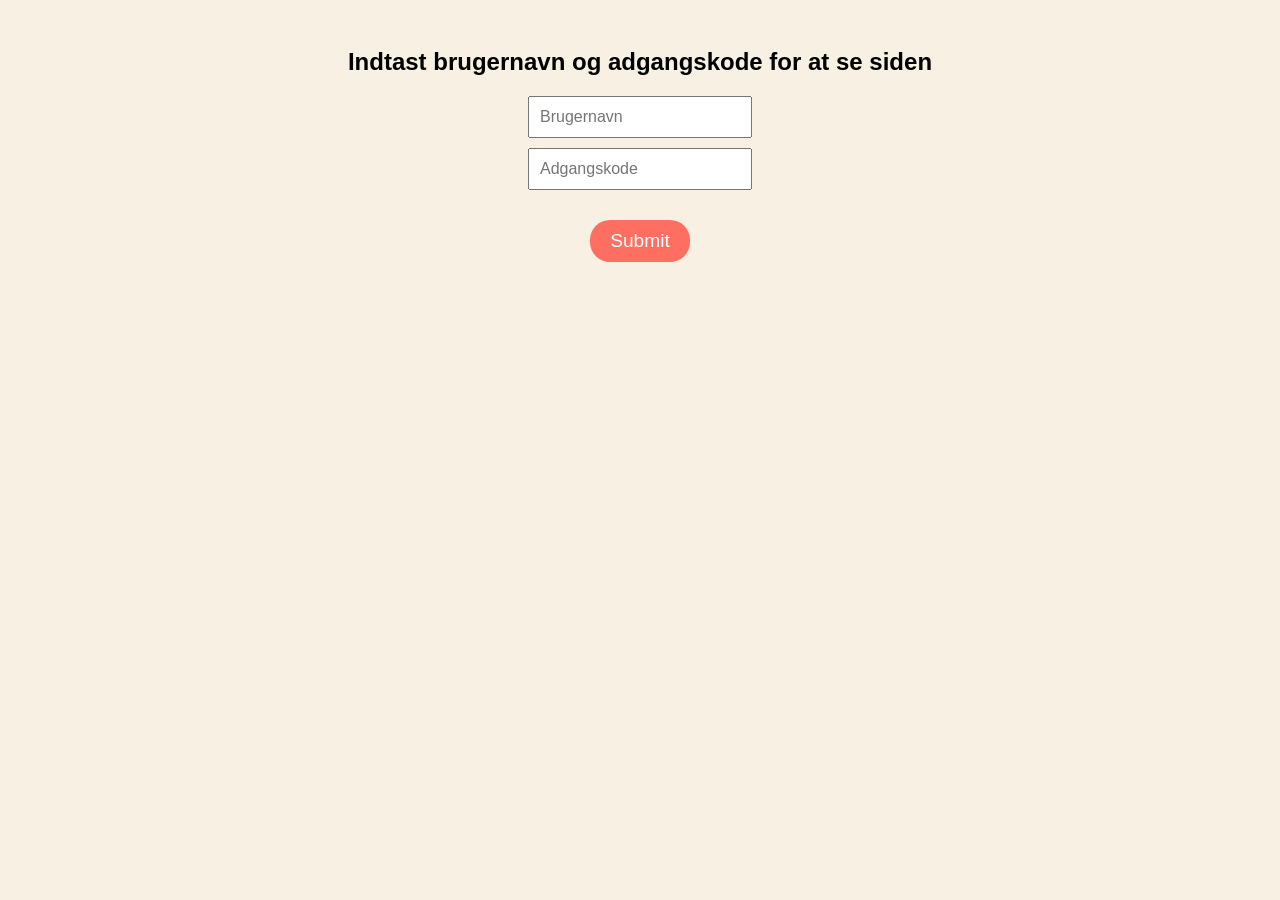
==== public/astrid.html @ 5b2d871f "Nu til astrid" ====
<!DOCTYPE html>
<html lang="en">

<head>
  <meta charset="UTF-8">
  <meta name="viewport" content="width=device-width, initial-scale=1.0">
  <title>Til Astrid</title>
  <style>
    body {
      background-color: #f8f0e3;
      font-family: 'Arial', sans-serif;
      text-align: center;
      padding: 20px;
    }

    h1 {
      color: #ff6f61;
      font-size: 3em;
      margin-top: 50px;
    }

    p {
      font-size: 1.5em;
      color: #333;
      margin: 20px;
      line-height: 1.6;
    }

    .heart {
      font-size: 5em;
      color: #ff6f61;
      animation: pulse 1s infinite;
    }

    .container {
      display: none; /* Skjuler indholdet indtil koden er indtastet */
      max-width: 600px;
      margin: 0 auto;
      background-color: #fff;
      border-radius: 15px;
      box-shadow: 0px 4px 8px rgba(0, 0, 0, 0.1);
      padding: 40px;
    }

    button {
      background-color: #ff6f61;
      color: white;
      border: none;
      padding: 10px 20px;
      border-radius: 20px;
      cursor: pointer;
      font-size: 1.2em;
      margin-top: 20px;
    }

    button:hover {
      background-color: #ff3b2f;
    }

    #passwordPrompt {
      display: flex;
      flex-direction: column;
      align-items: center;
    }

    #passwordPrompt input {
      padding: 10px;
      font-size: 1em;
      margin-bottom: 10px;
    }

    #passwordPrompt button {
      background-color: #ff6f61;
      color: white;
      border: none;
      padding: 10px 20px;
      border-radius: 20px;
      cursor: pointer;
    }
  </style>
</head>

<body>

  <!-- Password input prompt -->
  <div id="passwordPrompt">
    <h2>Indtast brugernavn og adgangskode for at se siden</h2>
    <input type="text" id="username" placeholder="Brugernavn">
    <input type="password" id="password" placeholder="Adgangskode">
    <button onclick="checkPassword()">Submit</button>
  </div>

  <!-- Indhold skjult indtil korrekt kode indtastes -->
  <div class="container" id="content">
    <h1>Til Min Elskede Astrid</h1>
    <div class="heart">❤️</div>
    <p>Kære Astrid,</p>
    <p>Jeg vil bare minde dig om, hvor meget jeg elsker dig. Du er min verden, mit lys og min største glæde. Jeg er så taknemmelig for, at vi deler vores liv sammen.</p>
    <p>Hver dag med dig er en gave, og jeg ser frem til alle de smukke minder, vi vil skabe sammen.</p>
    <p>Elsker dig for evigt og altid ❤️</p>

    <button onclick="showMessage()">Klik for en sød besked</button>

    <p id="secretMessage" style="display:none;">Du gør mit hjerte fuldendt 💖</p>
  </div>

  <script>
    // Simpel adgangskodekontrol
    function checkPassword() {
      const username = document.getElementById('username').value;
      const password = document.getElementById('password').value;

      const correctUsername = "Astrid"; // Erstat med det ønskede brugernavn
      const correctPassword = "JegElskerDig"; // Erstat med din ønskede adgangskode

      if (username === correctUsername && password === correctPassword) {
        document.getElementById('passwordPrompt').style.display = 'none';
        document.getElementById('content').style.display = 'block';
      } else {
        alert("Forkert brugernavn eller adgangskode, prøv igen.");
      }
    }

    function showMessage() {
      document.getElementById('secretMessage').style.display = 'block';
    }
  </script>

</body>

</html>
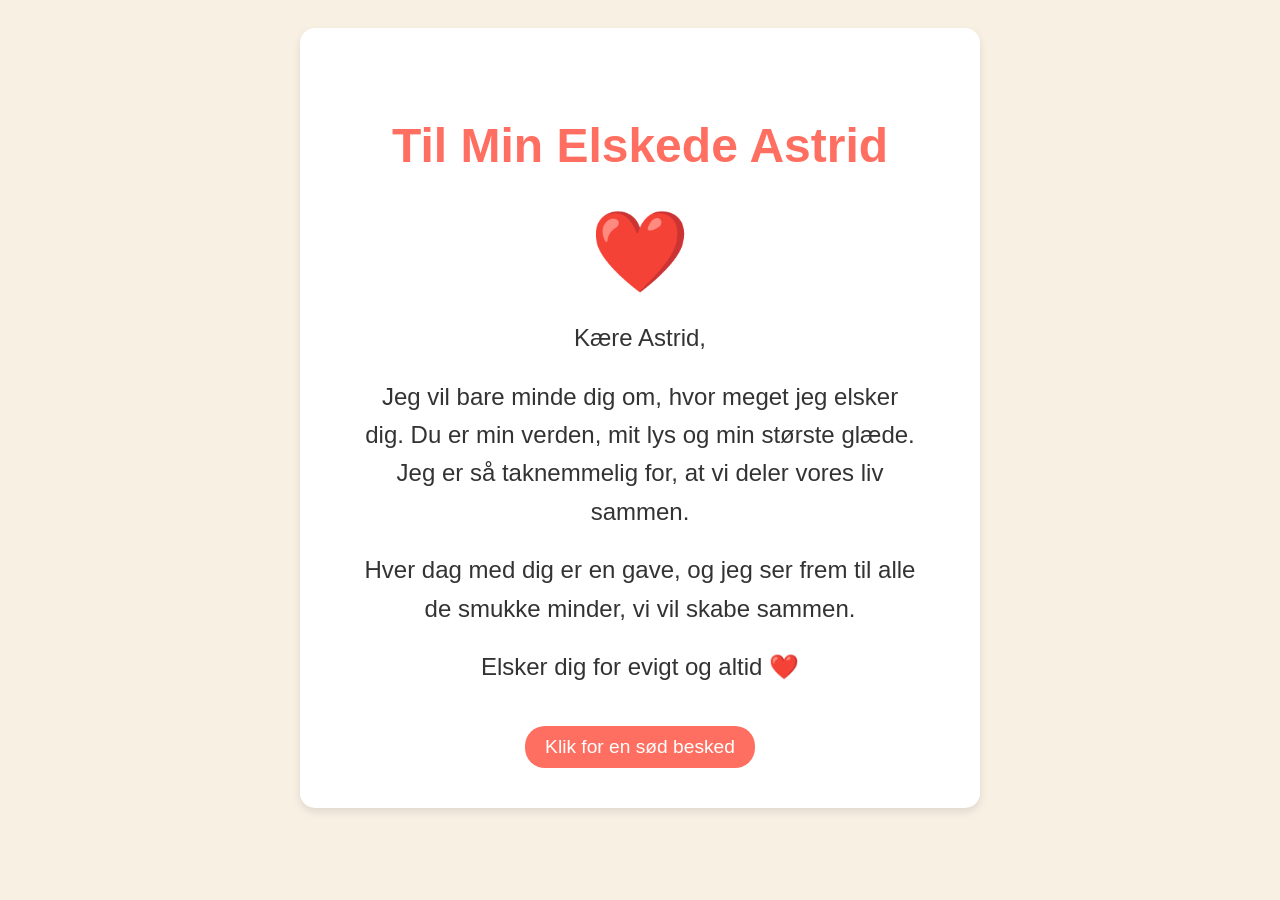
==== commit 843c151c: "test 5 astrid" ====
--- a/public/astrid.html
+++ b/public/astrid.html
@@ -33,7 +33,6 @@
     }
 
     .container {
-      display: none; /* Skjuler indholdet indtil koden er indtastet */
       max-width: 600px;
       margin: 0 auto;
       background-color: #fff;
@@ -56,42 +55,13 @@
     button:hover {
       background-color: #ff3b2f;
     }
-
-    #passwordPrompt {
-      display: flex;
-      flex-direction: column;
-      align-items: center;
-    }
-
-    #passwordPrompt input {
-      padding: 10px;
-      font-size: 1em;
-      margin-bottom: 10px;
-    }
-
-    #passwordPrompt button {
-      background-color: #ff6f61;
-      color: white;
-      border: none;
-      padding: 10px 20px;
-      border-radius: 20px;
-      cursor: pointer;
-    }
   </style>
 </head>
 
 <body>
 
-  <!-- Password input prompt -->
-  <div id="passwordPrompt">
-    <h2>Indtast brugernavn og adgangskode for at se siden</h2>
-    <input type="text" id="username" placeholder="Brugernavn">
-    <input type="password" id="password" placeholder="Adgangskode">
-    <button onclick="checkPassword()">Submit</button>
-  </div>
-
-  <!-- Indhold skjult indtil korrekt kode indtastes -->
-  <div class="container" id="content">
+  <!-- Indhold vises med det samme -->
+  <div class="container">
     <h1>Til Min Elskede Astrid</h1>
     <div class="heart">❤️</div>
     <p>Kære Astrid,</p>
@@ -105,22 +75,6 @@
   </div>
 
   <script>
-    // Simpel adgangskodekontrol
-    function checkPassword() {
-      const username = document.getElementById('username').value;
-      const password = document.getElementById('password').value;
-
-      const correctUsername = "Astrid"; // Erstat med det ønskede brugernavn
-      const correctPassword = "JegElskerDig"; // Erstat med din ønskede adgangskode
-
-      if (username === correctUsername && password === correctPassword) {
-        document.getElementById('passwordPrompt').style.display = 'none';
-        document.getElementById('content').style.display = 'block';
-      } else {
-        alert("Forkert brugernavn eller adgangskode, prøv igen.");
-      }
-    }
-
     function showMessage() {
       document.getElementById('secretMessage').style.display = 'block';
     }
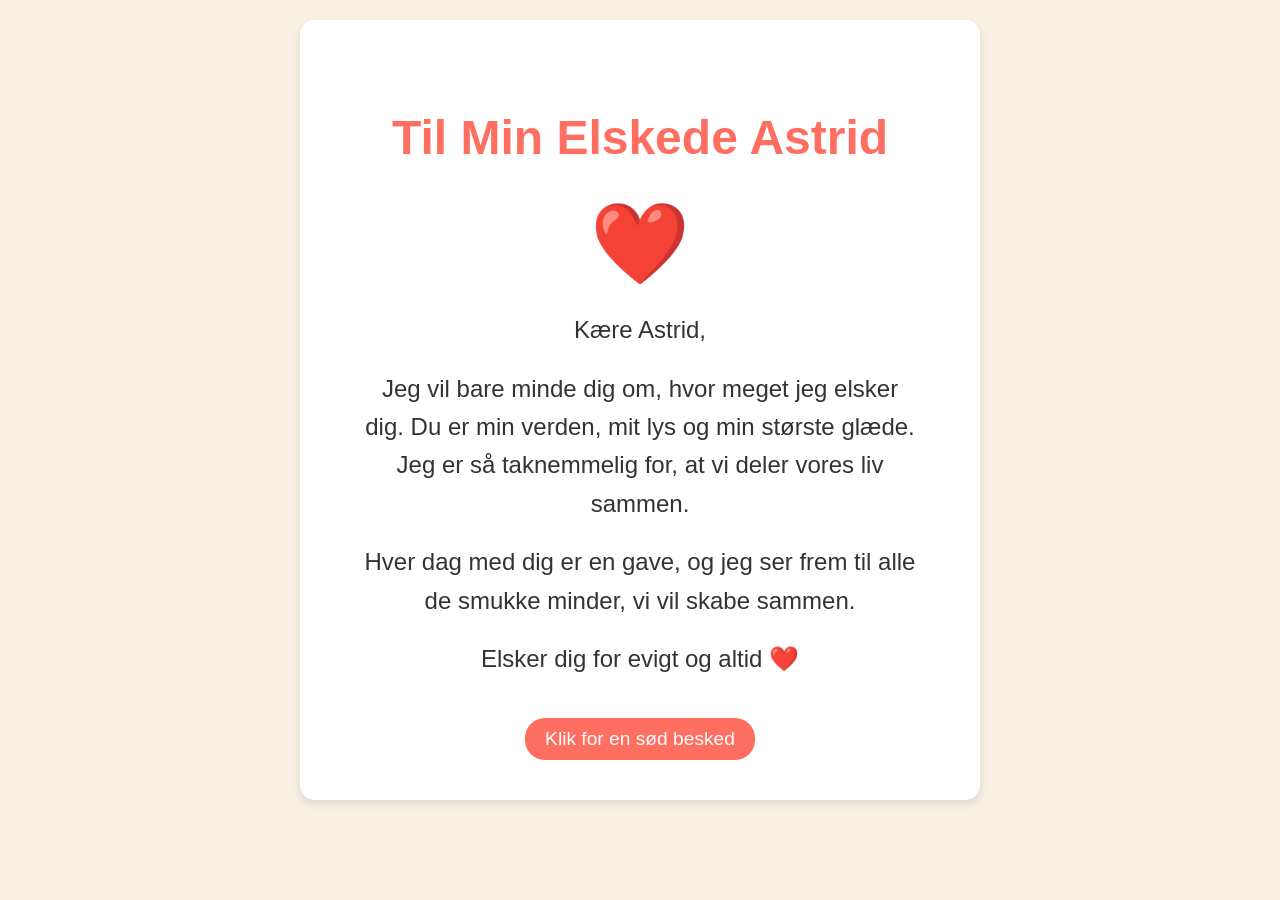
==== commit 4e007e56: "forhåbentlig sidste test :D" ====
--- a/public/astrid.html
+++ b/public/astrid.html
@@ -4,6 +4,7 @@
 <head>
   <meta charset="UTF-8">
   <meta name="viewport" content="width=device-width, initial-scale=1.0">
+  <link rel="stylesheet" href="./styles/global.css">
   <title>Til Astrid</title>
   <style>
     body {
@@ -60,7 +61,6 @@
 
 <body>
 
-  <!-- Indhold vises med det samme -->
   <div class="container">
     <h1>Til Min Elskede Astrid</h1>
     <div class="heart">❤️</div>
--- a/public/styles/global.css
+++ b/public/styles/global.css
@@ -0,0 +1,71 @@
+body {
+  margin: 0px;
+}
+
+ul {
+    font-family: Calibri;
+    list-style-type: none;
+    margin: 0;
+    padding: 0;
+    overflow: hidden;
+    background-color: #f7c1d9;
+    font-size: 2em;
+  }
+  
+  li {
+    float: left;
+  } 
+  
+  li a {
+    display: block;
+    color: rgb(41, 41, 41);
+    text-align: center;
+    padding: 14px 16px;
+    text-decoration: none;
+  }
+  li img{
+    display: block;
+    width: 65px;
+  }
+  
+.active{
+    background-color: #f09bc1;
+    font-weight: bolder;
+}
+
+  li a:hover {
+    background-color: #f088b7;
+    font-weight: bolder;
+}
+
+/* .container {
+  margin: auto;
+} */
+
+.center {
+  padding-top: 50px;
+  display: flex;
+  justify-content: center;
+  flex-direction: column;
+  text-align: center;
+}
+
+.center button {
+  border: 2px solid black;
+  border-radius: 10px;
+  padding: 10px;
+  margin-left: 45%;
+  margin-right: 45%;
+  background-color: #f7c1d9;
+  font-weight: bold;
+}
+
+select {
+  border: 2px solid black;
+  border-radius: 10px;
+  padding: 10px;
+  margin-left: 45%;
+  margin-right: 45%;
+  margin-bottom: 20px;
+  font-weight: bold;
+}
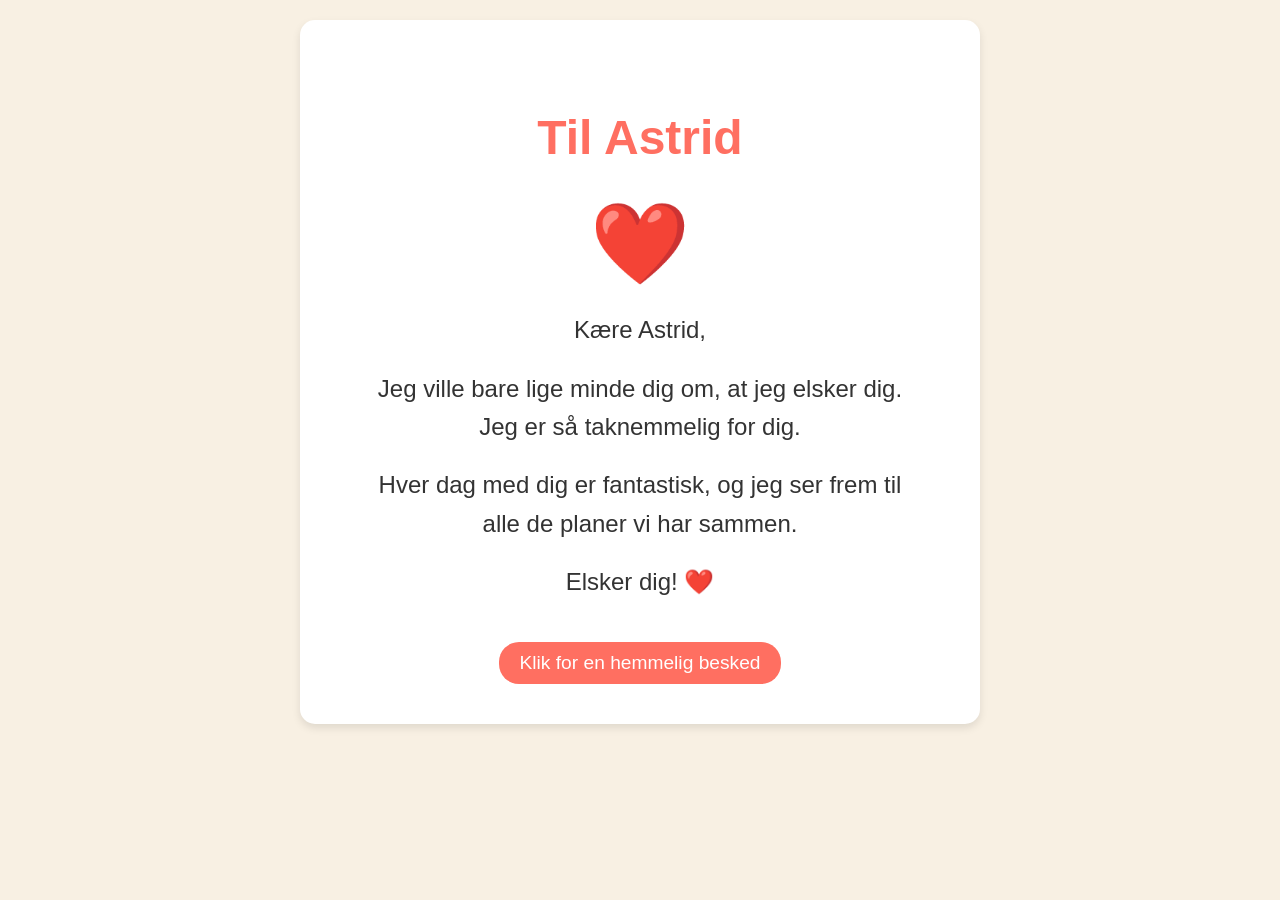
==== commit 41f67656: "sidste!" ====
--- a/public/astrid.html
+++ b/public/astrid.html
@@ -62,16 +62,16 @@
 <body>
 
   <div class="container">
-    <h1>Til Min Elskede Astrid</h1>
+    <h1>Til Astrid</h1>
     <div class="heart">❤️</div>
     <p>Kære Astrid,</p>
-    <p>Jeg vil bare minde dig om, hvor meget jeg elsker dig. Du er min verden, mit lys og min største glæde. Jeg er så taknemmelig for, at vi deler vores liv sammen.</p>
-    <p>Hver dag med dig er en gave, og jeg ser frem til alle de smukke minder, vi vil skabe sammen.</p>
-    <p>Elsker dig for evigt og altid ❤️</p>
+    <p>Jeg ville bare lige minde dig om, at jeg elsker dig. Jeg er så taknemmelig for dig.</p>
+    <p>Hver dag med dig er fantastisk, og jeg ser frem til alle de planer vi har sammen.</p>
+    <p>Elsker dig! ❤️</p>
 
-    <button onclick="showMessage()">Klik for en sød besked</button>
+    <button onclick="showMessage()">Klik for en hemmelig besked</button>
 
-    <p id="secretMessage" style="display:none;">Du gør mit hjerte fuldendt 💖</p>
+    <p id="secretMessage" style="display:none;">I love you 💖</p>
   </div>
 
   <script>
